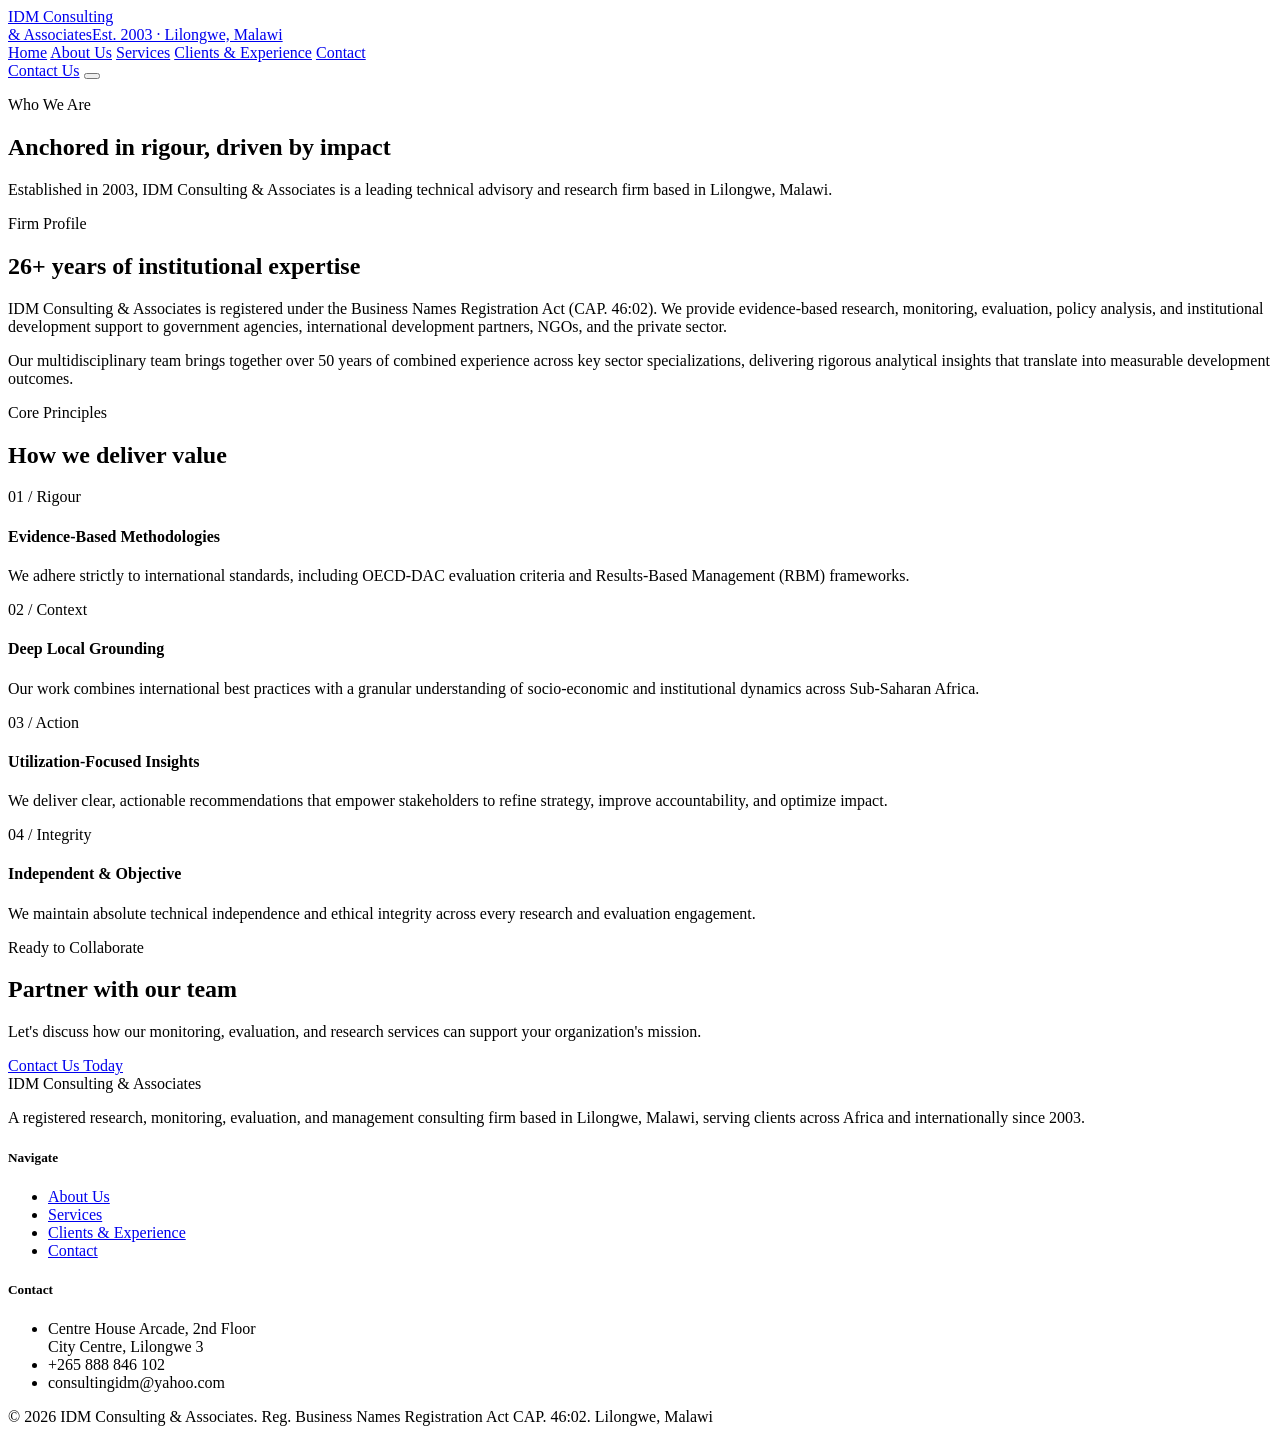
==== about.html @ e4e11855 "Rename About.html to about.html" ====
<!DOCTYPE html>
<html lang="en">
<head>
<meta charset="UTF-8">
<meta name="viewport" content="width=device-width, initial-scale=1.0">
<title>About Us — IDM Consulting & Associates</title>
<meta name="description" content="Learn about IDM Consulting & Associates — delivering high-quality research, monitoring, evaluation, and management consulting across Africa since 2003.">
<link rel="preconnect" href="https://fonts.googleapis.com">
<link href="https://fonts.googleapis.com/css2?family=Fraunces:ital,wght@0,500;0,600;0,700;0,900;1,500&family=IBM+Plex+Sans:wght@400;500;600&family=IBM+Plex+Mono:wght@400;500&display=swap" rel="stylesheet">
<link rel="stylesheet" href="styles.css">
</head>
<body>

<header class="site-header">
  <div class="wrap">
    <a href="index.html" class="logo">IDM Consulting<br>& Associates<span>Est. 2003 · Lilongwe, Malawi</span></a>
    <nav class="main-nav">
      <a href="index.html">Home</a>
      <a href="about.html" class="active">About Us</a>
      <a href="services.html">Services</a>
      <a href="clients.html">Clients & Experience</a>
      <a href="contact.html">Contact</a>
    </nav>
    <div class="header-cta">
      <a href="contact.html" class="btn btn-ghost">Contact Us</a>
      <button class="nav-toggle" aria-label="Toggle menu"><span></span><span></span><span></span></button>
    </div>
  </div>
</header>

<section class="page-banner">
  <div class="wrap">
    <p class="eyebrow">Who We Are</p>
    <h1>Anchored in rigour, driven by impact</h1>
    <p>Established in 2003, IDM Consulting &amp; Associates is a leading technical advisory and research firm based in Lilongwe, Malawi.</p>
  </div>
  <div class="ruler-row"><div class="ruler on-dark"></div></div>
</section>

<section>
  <div class="wrap two-col">
    <div>
      <p class="eyebrow">Firm Profile</p>
      <h2>26+ years of institutional expertise</h2>
    </div>
    <div>
      <p class="lead-text">IDM Consulting &amp; Associates is registered under the Business Names Registration Act (CAP. 46:02). We provide evidence-based research, monitoring, evaluation, policy analysis, and institutional development support to government agencies, international development partners, NGOs, and the private sector.</p>
      <p class="lead-text">Our multidisciplinary team brings together over 50 years of combined experience across key sector specializations, delivering rigorous analytical insights that translate into measurable development outcomes.</p>
    </div>
  </div>
</section>

<div class="ruler-row wrap"><div class="ruler"></div></div>

<section class="section-alt">
  <div class="wrap">
    <div class="section-head">
      <p class="eyebrow">Core Principles</p>
      <h2>How we deliver value</h2>
    </div>
    <div class="card-grid">
      <div class="value-card">
        <span class="mark">01 / Rigour</span>
        <h4>Evidence-Based Methodologies</h4>
        <p>We adhere strictly to international standards, including OECD-DAC evaluation criteria and Results-Based Management (RBM) frameworks.</p>
      </div>
      <div class="value-card">
        <span class="mark">02 / Context</span>
        <h4>Deep Local Grounding</h4>
        <p>Our work combines international best practices with a granular understanding of socio-economic and institutional dynamics across Sub-Saharan Africa.</p>
      </div>
      <div class="value-card">
        <span class="mark">03 / Action</span>
        <h4>Utilization-Focused Insights</h4>
        <p>We deliver clear, actionable recommendations that empower stakeholders to refine strategy, improve accountability, and optimize impact.</p>
      </div>
      <div class="value-card">
        <span class="mark">04 / Integrity</span>
        <h4>Independent &amp; Objective</h4>
        <p>We maintain absolute technical independence and ethical integrity across every research and evaluation engagement.</p>
      </div>
    </div>
  </div>
</section>

<section class="section-ink">
  <div class="wrap">
    <div class="section-head">
      <p class="eyebrow">Ready to Collaborate</p>
      <h2>Partner with our team</h2>
      <p>Let's discuss how our monitoring, evaluation, and research services can support your organization's mission.</p>
    </div>
    <a href="contact.html" class="btn btn-gold">Contact Us Today</a>
  </div>
</section>

<footer class="site-footer">
  <div class="wrap">
    <div class="footer-grid">
      <div class="footer-brand">
        <span class="logo">IDM Consulting &amp; Associates</span>
        <p>A registered research, monitoring, evaluation, and management consulting firm based in Lilongwe, Malawi, serving clients across Africa and internationally since 2003.</p>
      </div>
      <div class="footer-col">
        <h5>Navigate</h5>
        <ul>
          <li><a href="about.html">About Us</a></li>
          <li><a href="services.html">Services</a></li>
          <li><a href="clients.html">Clients &amp; Experience</a></li>
          <li><a href="contact.html">Contact</a></li>
        </ul>
      </div>
      <div class="footer-col">
        <h5>Contact</h5>
        <ul>
          <li>Centre House Arcade, 2nd Floor<br>City Centre, Lilongwe 3</li>
          <li>+265 888 846 102</li>
          <li>consultingidm@yahoo.com</li>
        </ul>
      </div>
    </div>
    <div class="footer-bottom">
      <span>© 2026 IDM Consulting &amp; Associates. Reg. Business Names Registration Act CAP. 46:02.</span>
      <span>Lilongwe, Malawi</span>
    </div>
  </div>
</footer>

<script>
  document.addEventListener('DOMContentLoaded', () => {
    const header = document.querySelector('.site-header');
    const toggle = document.querySelector('.nav-toggle');
    if (toggle && header) {
      toggle.addEventListener('click', () => header.classList.toggle('open'));
      document.querySelectorAll('.main-nav a').forEach(link => {
        link.addEventListener('click', () => header.classList.remove('open'));
      });
    }
  });
</script>
</body>
</html>
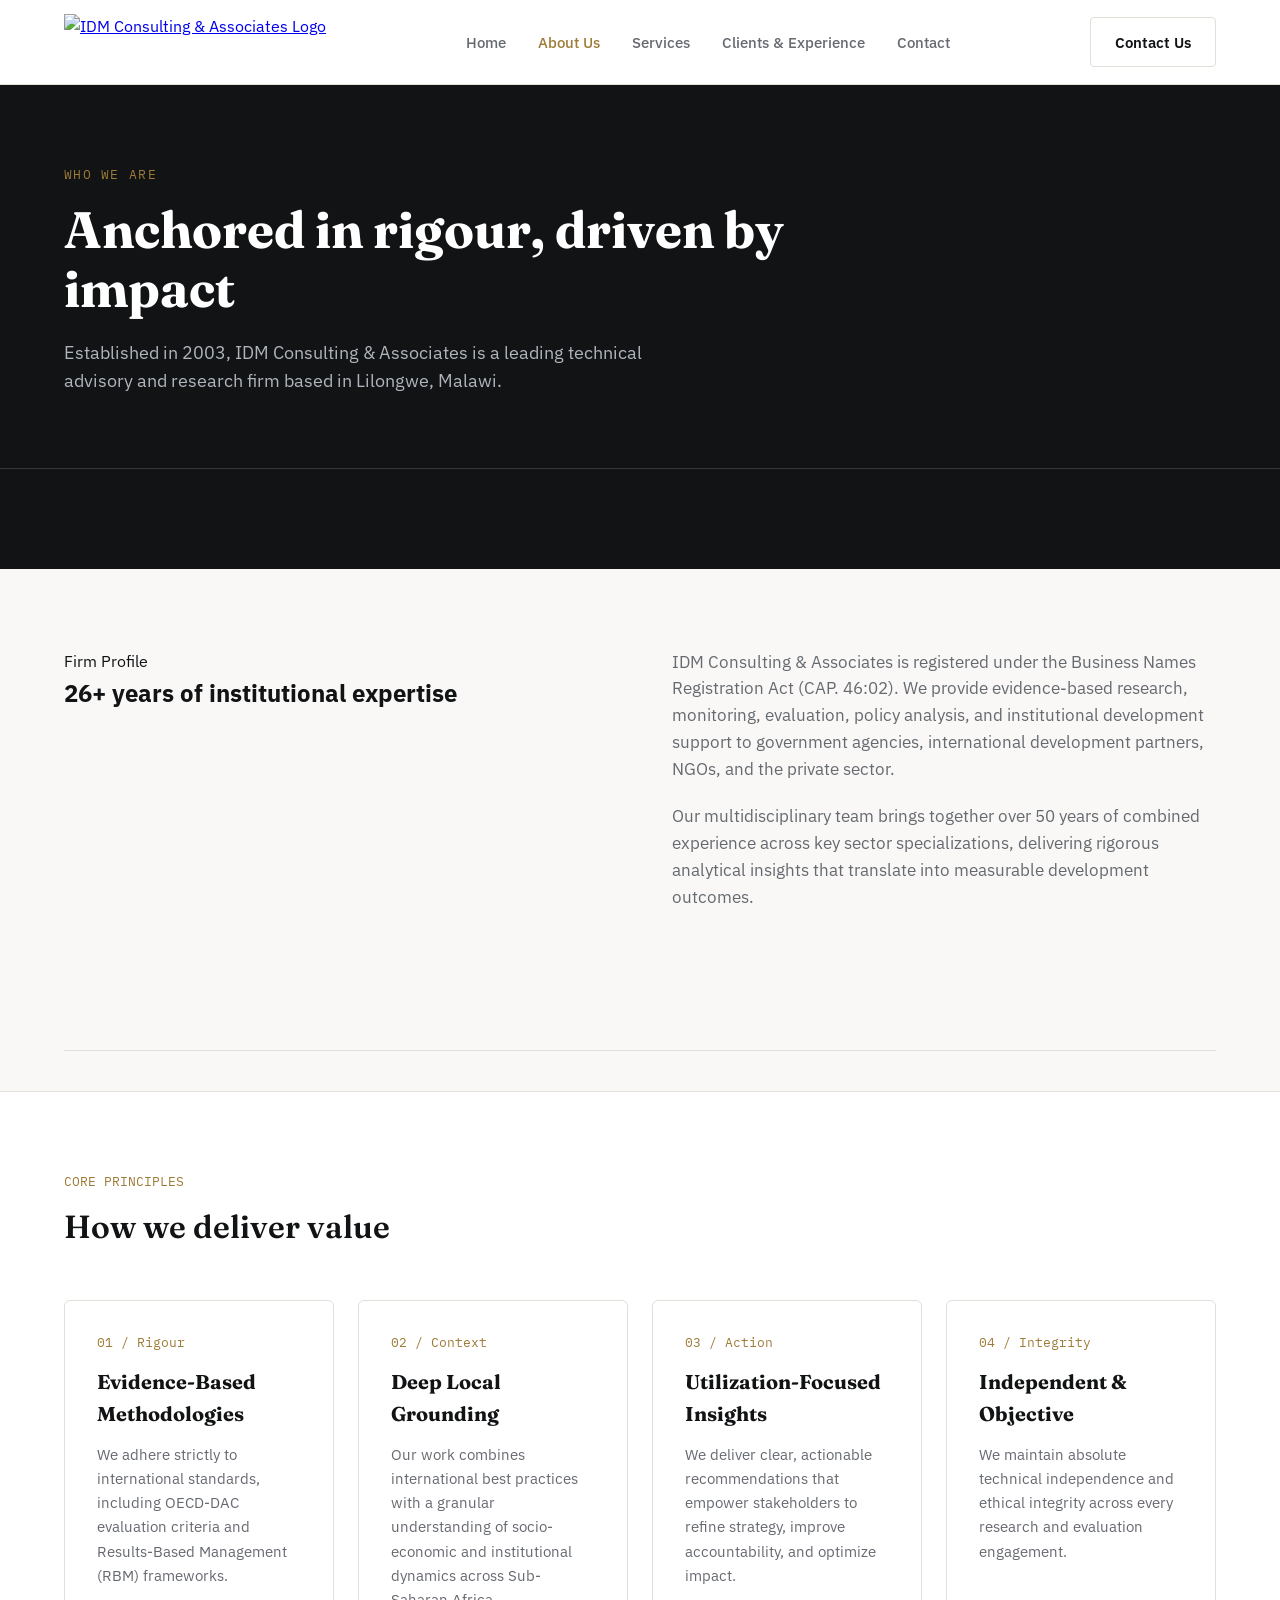
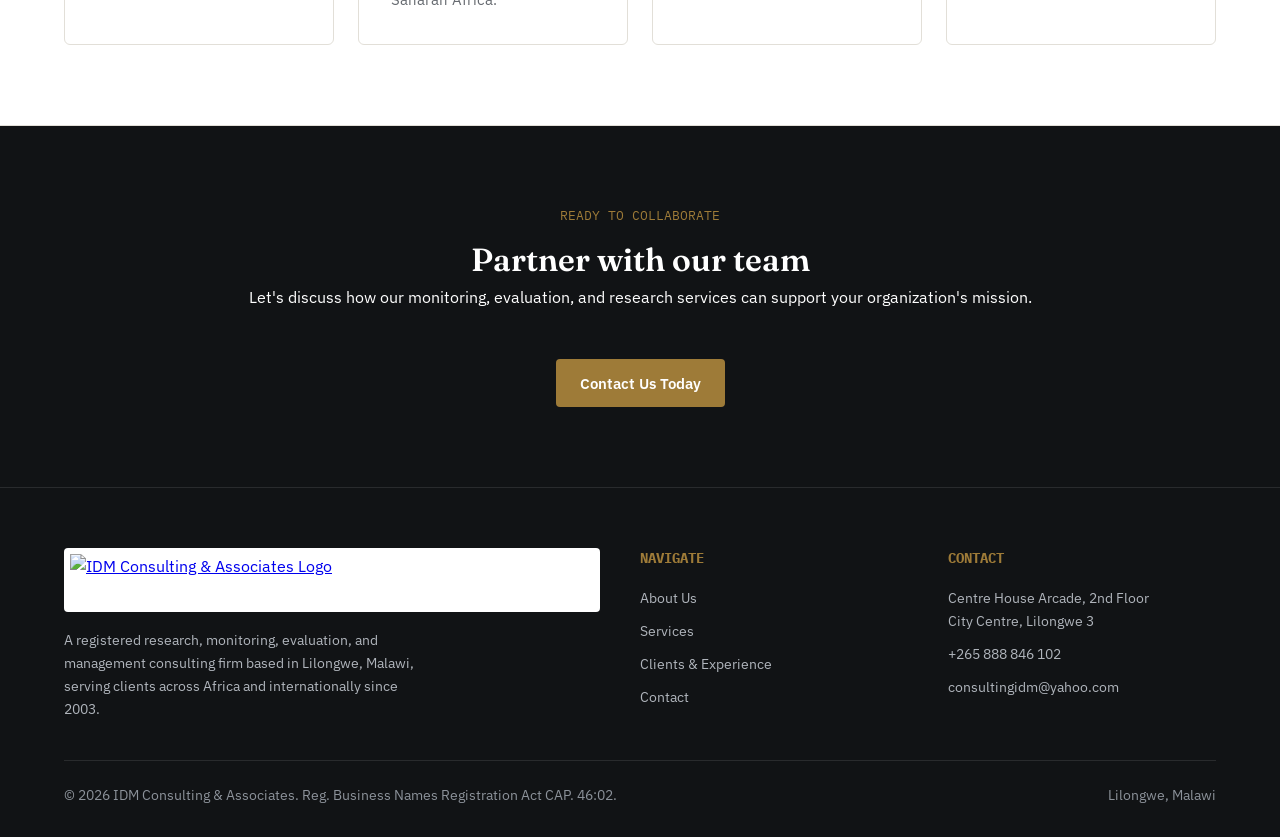
==== commit 56493ef9: "Create about.html" ====
--- a/about.html
+++ b/about.html
@@ -8,12 +8,37 @@
 <link rel="preconnect" href="https://fonts.googleapis.com">
 <link href="https://fonts.googleapis.com/css2?family=Fraunces:ital,wght@0,500;0,600;0,700;0,900;1,500&family=IBM+Plex+Sans:wght@400;500;600&family=IBM+Plex+Mono:wght@400;500&display=swap" rel="stylesheet">
 <link rel="stylesheet" href="styles.css">
+<style>
+  /* Embedded Logo Styles */
+  .site-logo {
+    height: 56px;
+    width: auto;
+    display: block;
+    object-fit: contain;
+  }
+  .footer-logo {
+    height: 64px;
+    width: auto;
+    display: block;
+    margin-bottom: 16px;
+    background: #ffffff;
+    padding: 6px;
+    border-radius: 4px;
+  }
+  @media (max-width: 600px) {
+    .site-logo {
+      height: 44px;
+    }
+  }
+</style>
 </head>
 <body>
 
 <header class="site-header">
   <div class="wrap">
-    <a href="index.html" class="logo">IDM Consulting<br>& Associates<span>Est. 2003 · Lilongwe, Malawi</span></a>
+    <a href="index.html" class="logo-link">
+      <img src="logo.png" alt="IDM Consulting & Associates Logo" class="site-logo">
+    </a>
     <nav class="main-nav">
       <a href="index.html">Home</a>
       <a href="about.html" class="active">About Us</a>
@@ -98,7 +123,9 @@
   <div class="wrap">
     <div class="footer-grid">
       <div class="footer-brand">
-        <span class="logo">IDM Consulting &amp; Associates</span>
+        <a href="index.html">
+          <img src="logo.png" alt="IDM Consulting & Associates Logo" class="footer-logo">
+        </a>
         <p>A registered research, monitoring, evaluation, and management consulting firm based in Lilongwe, Malawi, serving clients across Africa and internationally since 2003.</p>
       </div>
       <div class="footer-col">
--- a/styles.css
+++ b/styles.css
@@ -0,0 +1,473 @@
+/* --- Base Theme & Variables --- */
+:root {
+  --ink: #111315;
+  --paper: #F9F8F6;
+  --paper-line: #E2DFD8;
+  --gold: #9E7B38;
+  --gold-dark: #7D5F2A;
+  --surface: #FFFFFF;
+  --muted: #666A70;
+  --font-serif: 'Fraunces', Georgia, serif;
+  --font-sans: 'IBM Plex Sans', -apple-system, sans-serif;
+  --font-mono: 'IBM Plex Mono', monospace;
+}
+
+* { box-sizing: border-box; margin: 0; padding: 0; }
+body {
+  font-family: var(--font-sans);
+  background-color: var(--paper);
+  color: var(--ink);
+  line-height: 1.6;
+  -webkit-font-smoothing: antialiased;
+}
+
+.wrap {
+  width: 100%;
+  max-width: 1200px;
+  margin: 0 auto;
+  padding: 0 24px;
+}
+
+/* --- Header & Navigation --- */
+.site-header {
+  background: var(--surface);
+  border-bottom: 1px solid var(--paper-line);
+  position: sticky;
+  top: 0;
+  z-index: 100;
+}
+
+.site-header .wrap {
+  display: flex;
+  align-items: center;
+  justify-content: space-between;
+  height: 84px;
+}
+
+.logo {
+  font-family: var(--font-serif);
+  font-weight: 700;
+  font-size: 1.15rem;
+  line-height: 1.2;
+  color: var(--ink);
+  text-decoration: none;
+}
+
+.logo span {
+  display: block;
+  font-family: var(--font-sans);
+  font-weight: 400;
+  font-size: 0.75rem;
+  color: var(--muted);
+  margin-top: 2px;
+}
+
+.main-nav {
+  display: flex;
+  gap: 32px;
+}
+
+.main-nav a {
+  text-decoration: none;
+  font-size: 0.95rem;
+  font-weight: 500;
+  color: var(--muted);
+  transition: color 0.2s ease;
+}
+
+.main-nav a:hover,
+.main-nav a.active {
+  color: var(--gold);
+}
+
+.header-cta {
+  display: flex;
+  align-items: center;
+  gap: 16px;
+}
+
+/* --- Buttons --- */
+.btn {
+  display: inline-flex;
+  align-items: center;
+  justify-content: center;
+  padding: 12px 24px;
+  font-size: 0.95rem;
+  font-weight: 600;
+  text-decoration: none;
+  border-radius: 4px;
+  cursor: pointer;
+  border: none;
+  transition: background 0.2s ease, transform 0.1s ease;
+}
+
+.btn-gold {
+  background-color: var(--gold);
+  color: #FFFFFF;
+}
+
+.btn-gold:hover {
+  background-color: var(--gold-dark);
+}
+
+.btn-ghost {
+  background-color: transparent;
+  color: var(--ink);
+  border: 1px solid var(--paper-line);
+}
+
+.btn-ghost:hover {
+  border-color: var(--ink);
+}
+
+/* --- Mobile Menu Toggle --- */
+.nav-toggle {
+  display: none;
+  background: none;
+  border: none;
+  flex-direction: column;
+  justify-content: space-between;
+  width: 28px;
+  height: 20px;
+  cursor: pointer;
+}
+
+.nav-toggle span {
+  display: block;
+  height: 2px;
+  width: 100%;
+  background-color: var(--ink);
+  transition: all 0.3s ease;
+}
+
+@media (max-width: 900px) {
+  .main-nav, .header-cta .btn-ghost { display: none; }
+  .nav-toggle { display: flex; }
+
+  .site-header.open .main-nav {
+    display: flex;
+    position: absolute;
+    top: 84px;
+    left: 0;
+    right: 0;
+    background: var(--surface);
+    flex-direction: column;
+    align-items: flex-start;
+    padding: 24px 32px;
+    gap: 16px;
+    border-bottom: 1px solid var(--paper-line);
+    box-shadow: 0 10px 20px rgba(0,0,0,0.05);
+  }
+}
+
+/* --- Hero & Banners --- */
+.hero, .page-banner {
+  background-color: var(--ink);
+  color: #FFFFFF;
+  padding: 80px 0 60px;
+}
+
+.hero .eyebrow, .page-banner .eyebrow {
+  font-family: var(--font-mono);
+  font-size: 0.8rem;
+  text-transform: uppercase;
+  letter-spacing: 0.1em;
+  color: var(--gold);
+  margin-bottom: 16px;
+}
+
+.hero h1, .page-banner h1 {
+  font-family: var(--font-serif);
+  font-size: clamp(2rem, 4vw, 3.2rem);
+  font-weight: 700;
+  line-height: 1.15;
+  max-width: 800px;
+  margin-bottom: 20px;
+}
+
+.hero .lede, .page-banner p {
+  color: #B0B5BC;
+  font-size: 1.1rem;
+  max-width: 650px;
+  margin-bottom: 32px;
+}
+
+.hero-actions {
+  display: flex;
+  gap: 16px;
+  flex-wrap: wrap;
+}
+
+.ruler-row {
+  width: 100%;
+  overflow: hidden;
+}
+
+.ruler {
+  height: 1px;
+  background-color: var(--paper-line);
+  margin: 40px 0;
+}
+
+.ruler.on-dark {
+  background-color: rgba(255,255,255,0.15);
+}
+
+/* --- Sections & Layout Grids --- */
+section {
+  padding: 80px 0;
+}
+
+.section-alt {
+  background-color: var(--surface);
+  border-top: 1px solid var(--paper-line);
+  border-bottom: 1px solid var(--paper-line);
+}
+
+.section-ink {
+  background-color: var(--ink);
+  color: #FFFFFF;
+  text-align: center;
+}
+
+.section-ink h2, .section-ink p {
+  color: #FFFFFF;
+}
+
+.section-ink .eyebrow {
+  color: var(--gold);
+}
+
+.section-head {
+  margin-bottom: 48px;
+}
+
+.section-head .eyebrow {
+  font-family: var(--font-mono);
+  font-size: 0.8rem;
+  text-transform: uppercase;
+  color: var(--gold);
+  margin-bottom: 8px;
+}
+
+.section-head h2 {
+  font-family: var(--font-serif);
+  font-size: 2rem;
+  font-weight: 600;
+}
+
+.two-col {
+  display: grid;
+  grid-template-columns: 1fr 1fr;
+  gap: 64px;
+  align-items: start;
+}
+
+@media (max-width: 768px) {
+  .two-col { grid-template-columns: 1fr; gap: 32px; }
+}
+
+.lead-text {
+  font-size: 1.05rem;
+  color: var(--muted);
+  margin-bottom: 20px;
+}
+
+/* --- Stats & Grids --- */
+.stats {
+  background-color: var(--surface);
+  border-bottom: 1px solid var(--paper-line);
+  padding: 40px 0;
+}
+
+.stats-grid {
+  display: grid;
+  grid-template-columns: repeat(4, 1fr);
+  gap: 32px;
+}
+
+@media (max-width: 900px) {
+  .stats-grid { grid-template-columns: repeat(2, 1fr); }
+}
+
+.stat .num {
+  font-family: var(--font-serif);
+  font-size: 2.2rem;
+  font-weight: 700;
+  color: var(--gold);
+  margin-bottom: 4px;
+}
+
+.stat .label {
+  font-size: 0.85rem;
+  color: var(--muted);
+}
+
+.card-grid, .framework-grid {
+  display: grid;
+  grid-template-columns: repeat(auto-fit, minmax(260px, 1fr));
+  gap: 24px;
+}
+
+.value-card, .framework-card {
+  background-color: var(--surface);
+  border: 1px solid var(--paper-line);
+  padding: 32px;
+  border-radius: 6px;
+}
+
+.value-card .mark {
+  font-family: var(--font-mono);
+  font-size: 0.8rem;
+  color: var(--gold);
+  display: block;
+  margin-bottom: 12px;
+}
+
+.value-card h4, .framework-card h4 {
+  font-family: var(--font-serif);
+  font-size: 1.25rem;
+  margin-bottom: 12px;
+}
+
+.value-card p {
+  color: var(--muted);
+  font-size: 0.95rem;
+}
+
+.framework-card .tag {
+  font-family: var(--font-mono);
+  font-size: 0.75rem;
+  background: var(--paper);
+  padding: 4px 8px;
+  border-radius: 4px;
+  color: var(--muted);
+  display: inline-block;
+  margin-bottom: 12px;
+}
+
+/* --- Partner Groups --- */
+.partner-groups {
+  display: grid;
+  grid-template-columns: repeat(auto-fit, minmax(280px, 1fr));
+  gap: 32px;
+  margin-top: 32px;
+}
+
+.partner-group h4 {
+  font-size: 1.1rem;
+  margin-bottom: 16px;
+  color: var(--gold);
+}
+
+.partner-group ul {
+  list-style: none;
+}
+
+.partner-group li {
+  padding: 8px 0;
+  border-bottom: 1px solid var(--paper-line);
+  color: var(--muted);
+}
+
+/* --- Forms --- */
+.form-group {
+  margin-bottom: 20px;
+}
+
+.form-group label {
+  display: block;
+  font-size: 0.9rem;
+  font-weight: 500;
+  margin-bottom: 8px;
+}
+
+.form-group input,
+.form-group select,
+.form-group textarea {
+  width: 100%;
+  padding: 12px 16px;
+  border: 1px solid var(--paper-line);
+  background-color: var(--surface);
+  border-radius: 4px;
+  font-family: var(--font-sans);
+  font-size: 1rem;
+  color: var(--ink);
+}
+
+.form-group input:focus,
+.form-group select:focus,
+.form-group textarea:focus {
+  outline: none;
+  border-color: var(--gold);
+}
+
+/* --- Footer --- */
+.site-footer {
+  background-color: var(--ink);
+  color: #FFFFFF;
+  padding: 60px 0 30px;
+  border-top: 1px solid rgba(255,255,255,0.1);
+}
+
+.footer-grid {
+  display: grid;
+  grid-template-columns: 2fr 1fr 1fr;
+  gap: 40px;
+  margin-bottom: 40px;
+}
+
+@media (max-width: 768px) {
+  .footer-grid { grid-template-columns: 1fr; gap: 32px; }
+}
+
+.footer-brand .logo {
+  color: #FFFFFF;
+  margin-bottom: 16px;
+}
+
+.footer-brand p {
+  color: #B0B5BC;
+  font-size: 0.9rem;
+  max-width: 350px;
+}
+
+.footer-col h5 {
+  font-family: var(--font-mono);
+  font-size: 0.85rem;
+  text-transform: uppercase;
+  color: var(--gold);
+  margin-bottom: 16px;
+}
+
+.footer-col ul {
+  list-style: none;
+}
+
+.footer-col li {
+  margin-bottom: 10px;
+  color: #B0B5BC;
+  font-size: 0.9rem;
+}
+
+.footer-col a {
+  color: #B0B5BC;
+  text-decoration: none;
+}
+
+.footer-col a:hover {
+  color: #FFFFFF;
+}
+
+.footer-bottom {
+  display: flex;
+  justify-content: space-between;
+  padding-top: 24px;
+  border-top: 1px solid rgba(255,255,255,0.1);
+  font-size: 0.85rem;
+  color: #8C929A;
+}
+
+@media (max-width: 600px) {
+  .footer-bottom { flex-direction: column; gap: 10px; }
+}
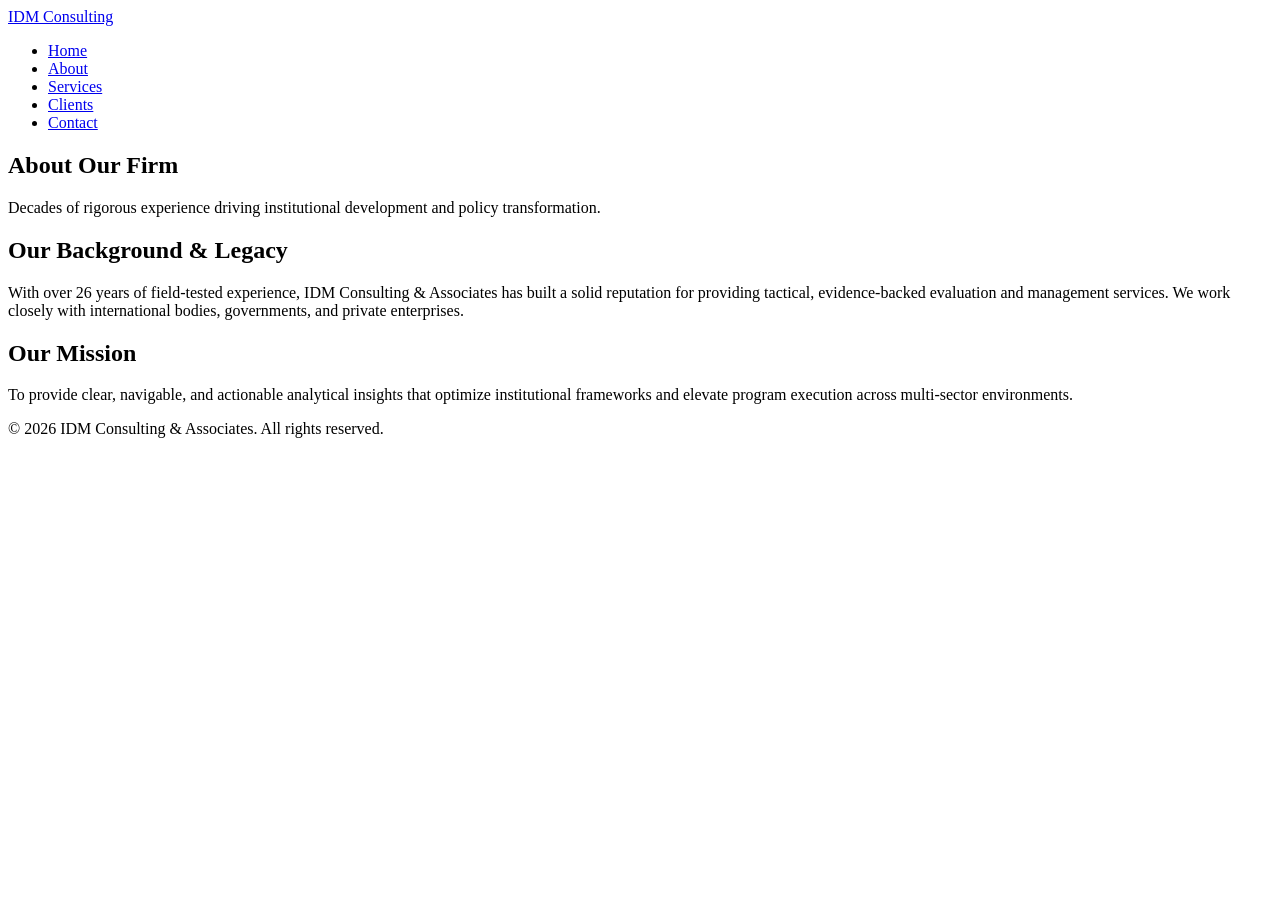
==== commit 9845455c: "Refactor about.html structure and styles" ====
--- a/about.html
+++ b/about.html
@@ -1,169 +1,46 @@
 <!DOCTYPE html>
 <html lang="en">
 <head>
-<meta charset="UTF-8">
-<meta name="viewport" content="width=device-width, initial-scale=1.0">
-<title>About Us — IDM Consulting & Associates</title>
-<meta name="description" content="Learn about IDM Consulting & Associates — delivering high-quality research, monitoring, evaluation, and management consulting across Africa since 2003.">
-<link rel="preconnect" href="https://fonts.googleapis.com">
-<link href="https://fonts.googleapis.com/css2?family=Fraunces:ital,wght@0,500;0,600;0,700;0,900;1,500&family=IBM+Plex+Sans:wght@400;500;600&family=IBM+Plex+Mono:wght@400;500&display=swap" rel="stylesheet">
-<link rel="stylesheet" href="styles.css">
-<style>
-  /* Embedded Logo Styles */
-  .site-logo {
-    height: 56px;
-    width: auto;
-    display: block;
-    object-fit: contain;
-  }
-  .footer-logo {
-    height: 64px;
-    width: auto;
-    display: block;
-    margin-bottom: 16px;
-    background: #ffffff;
-    padding: 6px;
-    border-radius: 4px;
-  }
-  @media (max-width: 600px) {
-    .site-logo {
-      height: 44px;
-    }
-  }
-</style>
+    <meta charset="UTF-8">
+    <meta name="viewport" content="width=device-width, initial-scale=1.0">
+    <title>About Us - IDM Consulting</title>
+    <link rel="stylesheet" href="styles.css">
 </head>
 <body>
 
-<header class="site-header">
-  <div class="wrap">
-    <a href="index.html" class="logo-link">
-      <img src="logo.png" alt="IDM Consulting & Associates Logo" class="site-logo">
-    </a>
-    <nav class="main-nav">
-      <a href="index.html">Home</a>
-      <a href="about.html" class="active">About Us</a>
-      <a href="services.html">Services</a>
-      <a href="clients.html">Clients & Experience</a>
-      <a href="contact.html">Contact</a>
-    </nav>
-    <div class="header-cta">
-      <a href="contact.html" class="btn btn-ghost">Contact Us</a>
-      <button class="nav-toggle" aria-label="Toggle menu"><span></span><span></span><span></span></button>
+    <header>
+        <div class="nav-container">
+            <a href="index.html" class="logo">IDM Consulting</a>
+            <ul class="nav-links">
+                <li><a href="index.html">Home</a></li>
+                <li><a href="about.html" class="active">About</a></li>
+                <li><a href="services.html">Services</a></li>
+                <li><a href="clients.html">Clients</a></li>
+                <li><a href="contact.html">Contact</a></li>
+            </ul>
+        </div>
+    </header>
+
+    <section class="hero">
+        <h1>About Our Firm</h1>
+        <p>Decades of rigorous experience driving institutional development and policy transformation.</p>
+    </section>
+
+    <div class="container">
+        <div class="card reveal">
+            <h2>Our Background & Legacy</h2>
+            <p>With over 26 years of field-tested experience, IDM Consulting & Associates has built a solid reputation for providing tactical, evidence-backed evaluation and management services. We work closely with international bodies, governments, and private enterprises.</p>
+        </div>
+        <div class="card reveal">
+            <h2>Our Mission</h2>
+            <p>To provide clear, navigable, and actionable analytical insights that optimize institutional frameworks and elevate program execution across multi-sector environments.</p>
+        </div>
     </div>
-  </div>
-</header>
 
-<section class="page-banner">
-  <div class="wrap">
-    <p class="eyebrow">Who We Are</p>
-    <h1>Anchored in rigour, driven by impact</h1>
-    <p>Established in 2003, IDM Consulting &amp; Associates is a leading technical advisory and research firm based in Lilongwe, Malawi.</p>
-  </div>
-  <div class="ruler-row"><div class="ruler on-dark"></div></div>
-</section>
+    <footer>
+        <p>&copy; 2026 IDM Consulting & Associates. All rights reserved.</p>
+    </footer>
 
-<section>
-  <div class="wrap two-col">
-    <div>
-      <p class="eyebrow">Firm Profile</p>
-      <h2>26+ years of institutional expertise</h2>
-    </div>
-    <div>
-      <p class="lead-text">IDM Consulting &amp; Associates is registered under the Business Names Registration Act (CAP. 46:02). We provide evidence-based research, monitoring, evaluation, policy analysis, and institutional development support to government agencies, international development partners, NGOs, and the private sector.</p>
-      <p class="lead-text">Our multidisciplinary team brings together over 50 years of combined experience across key sector specializations, delivering rigorous analytical insights that translate into measurable development outcomes.</p>
-    </div>
-  </div>
-</section>
-
-<div class="ruler-row wrap"><div class="ruler"></div></div>
-
-<section class="section-alt">
-  <div class="wrap">
-    <div class="section-head">
-      <p class="eyebrow">Core Principles</p>
-      <h2>How we deliver value</h2>
-    </div>
-    <div class="card-grid">
-      <div class="value-card">
-        <span class="mark">01 / Rigour</span>
-        <h4>Evidence-Based Methodologies</h4>
-        <p>We adhere strictly to international standards, including OECD-DAC evaluation criteria and Results-Based Management (RBM) frameworks.</p>
-      </div>
-      <div class="value-card">
-        <span class="mark">02 / Context</span>
-        <h4>Deep Local Grounding</h4>
-        <p>Our work combines international best practices with a granular understanding of socio-economic and institutional dynamics across Sub-Saharan Africa.</p>
-      </div>
-      <div class="value-card">
-        <span class="mark">03 / Action</span>
-        <h4>Utilization-Focused Insights</h4>
-        <p>We deliver clear, actionable recommendations that empower stakeholders to refine strategy, improve accountability, and optimize impact.</p>
-      </div>
-      <div class="value-card">
-        <span class="mark">04 / Integrity</span>
-        <h4>Independent &amp; Objective</h4>
-        <p>We maintain absolute technical independence and ethical integrity across every research and evaluation engagement.</p>
-      </div>
-    </div>
-  </div>
-</section>
-
-<section class="section-ink">
-  <div class="wrap">
-    <div class="section-head">
-      <p class="eyebrow">Ready to Collaborate</p>
-      <h2>Partner with our team</h2>
-      <p>Let's discuss how our monitoring, evaluation, and research services can support your organization's mission.</p>
-    </div>
-    <a href="contact.html" class="btn btn-gold">Contact Us Today</a>
-  </div>
-</section>
-
-<footer class="site-footer">
-  <div class="wrap">
-    <div class="footer-grid">
-      <div class="footer-brand">
-        <a href="index.html">
-          <img src="logo.png" alt="IDM Consulting & Associates Logo" class="footer-logo">
-        </a>
-        <p>A registered research, monitoring, evaluation, and management consulting firm based in Lilongwe, Malawi, serving clients across Africa and internationally since 2003.</p>
-      </div>
-      <div class="footer-col">
-        <h5>Navigate</h5>
-        <ul>
-          <li><a href="about.html">About Us</a></li>
-          <li><a href="services.html">Services</a></li>
-          <li><a href="clients.html">Clients &amp; Experience</a></li>
-          <li><a href="contact.html">Contact</a></li>
-        </ul>
-      </div>
-      <div class="footer-col">
-        <h5>Contact</h5>
-        <ul>
-          <li>Centre House Arcade, 2nd Floor<br>City Centre, Lilongwe 3</li>
-          <li>+265 888 846 102</li>
-          <li>consultingidm@yahoo.com</li>
-        </ul>
-      </div>
-    </div>
-    <div class="footer-bottom">
-      <span>© 2026 IDM Consulting &amp; Associates. Reg. Business Names Registration Act CAP. 46:02.</span>
-      <span>Lilongwe, Malawi</span>
-    </div>
-  </div>
-</footer>
-
-<script>
-  document.addEventListener('DOMContentLoaded', () => {
-    const header = document.querySelector('.site-header');
-    const toggle = document.querySelector('.nav-toggle');
-    if (toggle && header) {
-      toggle.addEventListener('click', () => header.classList.toggle('open'));
-      document.querySelectorAll('.main-nav a').forEach(link => {
-        link.addEventListener('click', () => header.classList.remove('open'));
-      });
-    }
-  });
-</script>
+    <script src="script.js"></script>
 </body>
 </html>
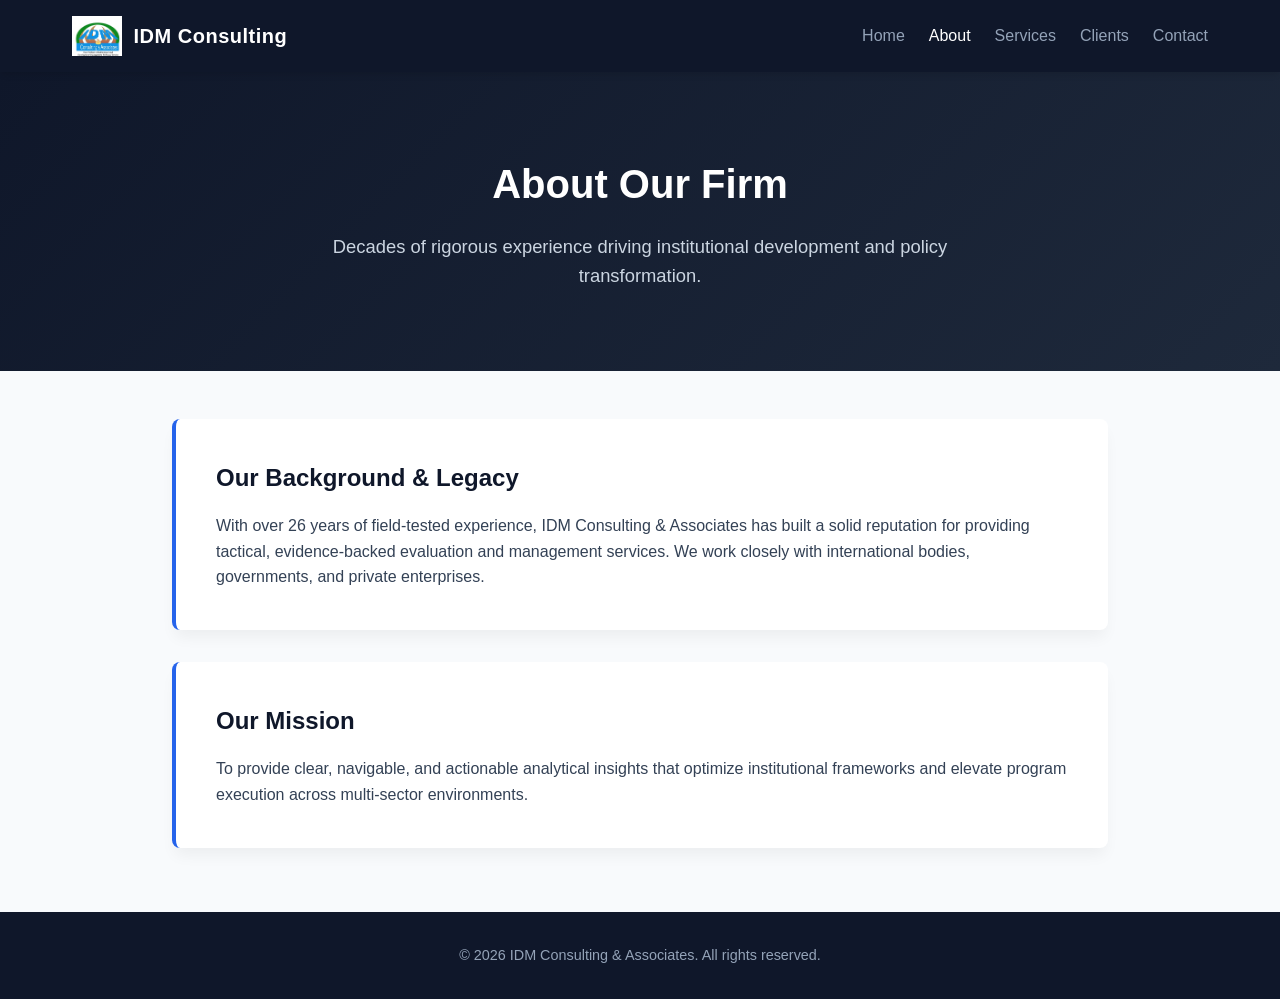
==== commit cdf81e4b: "Update about.html" ====
--- a/about.html
+++ b/about.html
@@ -10,7 +10,10 @@
 
     <header>
         <div class="nav-container">
-            <a href="index.html" class="logo">IDM Consulting</a>
+            <a href="index.html" class="logo-container">
+                <img src="logo.png" alt="IDM Consulting Logo" class="logo-img">
+                <span class="logo-text">IDM Consulting</span>
+            </a>
             <ul class="nav-links">
                 <li><a href="index.html">Home</a></li>
                 <li><a href="about.html" class="active">About</a></li>
--- a/styles.css
+++ b/styles.css
@@ -0,0 +1,141 @@
+:root {
+    --primary-color: #0f172a;
+    --accent-color: #2563eb;
+    --gold-color: #d97706;
+    --bg-light: #f8fafc;
+    --text-dark: #334155;
+    --white: #ffffff;
+}
+
+* {
+    margin: 0;
+    padding: 0;
+    box-sizing: border-box;
+    font-family: 'Segoe UI', Tahoma, Geneva, Verdana, sans-serif;
+}
+
+body {
+    background-color: var(--bg-light);
+    color: var(--text-dark);
+    line-height: 1.6;
+}
+
+/* Navigation & Logo */
+header {
+    background: var(--primary-color);
+    color: var(--white);
+    position: sticky;
+    top: 0;
+    z-index: 1000;
+    box-shadow: 0 4px 6px -1px rgba(0, 0, 0, 0.1);
+}
+
+.nav-container {
+    max-width: 1200px;
+    margin: 0 auto;
+    display: flex;
+    justify-content: space-between;
+    align-items: center;
+    padding: 1rem 2rem;
+}
+
+.logo-container {
+    display: flex;
+    align-items: center;
+    gap: 0.75rem;
+    text-decoration: none;
+}
+
+.logo-img {
+    height: 40px;
+    width: auto;
+    object-fit: contain;
+}
+
+.logo-text {
+    font-size: 1.25rem;
+    font-weight: bold;
+    letter-spacing: 0.5px;
+    color: var(--white);
+}
+
+.nav-links {
+    list-style: none;
+    display: flex;
+    gap: 1.5rem;
+}
+
+.nav-links a {
+    color: #94a3b8;
+    text-decoration: none;
+    font-weight: 500;
+    transition: color 0.3s ease;
+}
+
+.nav-links a:hover, .nav-links a.active {
+    color: var(--white);
+}
+
+/* Hero Section */
+.hero {
+    background: linear-gradient(135deg, var(--primary-color), #1e293b);
+    color: var(--white);
+    text-align: center;
+    padding: 5rem 2rem;
+}
+
+.hero h1 {
+    font-size: 2.5rem;
+    margin-bottom: 1rem;
+}
+
+.hero p {
+    font-size: 1.15rem;
+    color: #cbd5e1;
+    max-width: 700px;
+    margin: 0 auto;
+}
+
+/* Main Content Layout */
+.container {
+    max-width: 1000px;
+    margin: 3rem auto;
+    padding: 0 2rem;
+}
+
+.card {
+    background: var(--white);
+    padding: 2.5rem;
+    border-radius: 8px;
+    box-shadow: 0 10px 15px -3px rgba(0, 0, 0, 0.05);
+    margin-bottom: 2rem;
+    border-left: 4px solid var(--accent-color);
+}
+
+.card h2 {
+    color: var(--primary-color);
+    margin-bottom: 1rem;
+}
+
+/* Scroll Animation Classes */
+.reveal {
+    opacity: 0;
+    transform: translateY(30px);
+    transition: all 0.8s ease-out;
+}
+
+.reveal.active {
+    opacity: 1;
+    transform: translateY(0);
+}
+
+/* Footer */
+footer {
+    text-align: center;
+    padding: 2rem;
+    background: var(--primary-color);
+    color: #94a3b8;
+    margin-top: 4rem;
+    font-size: 0.9rem;
+
+}
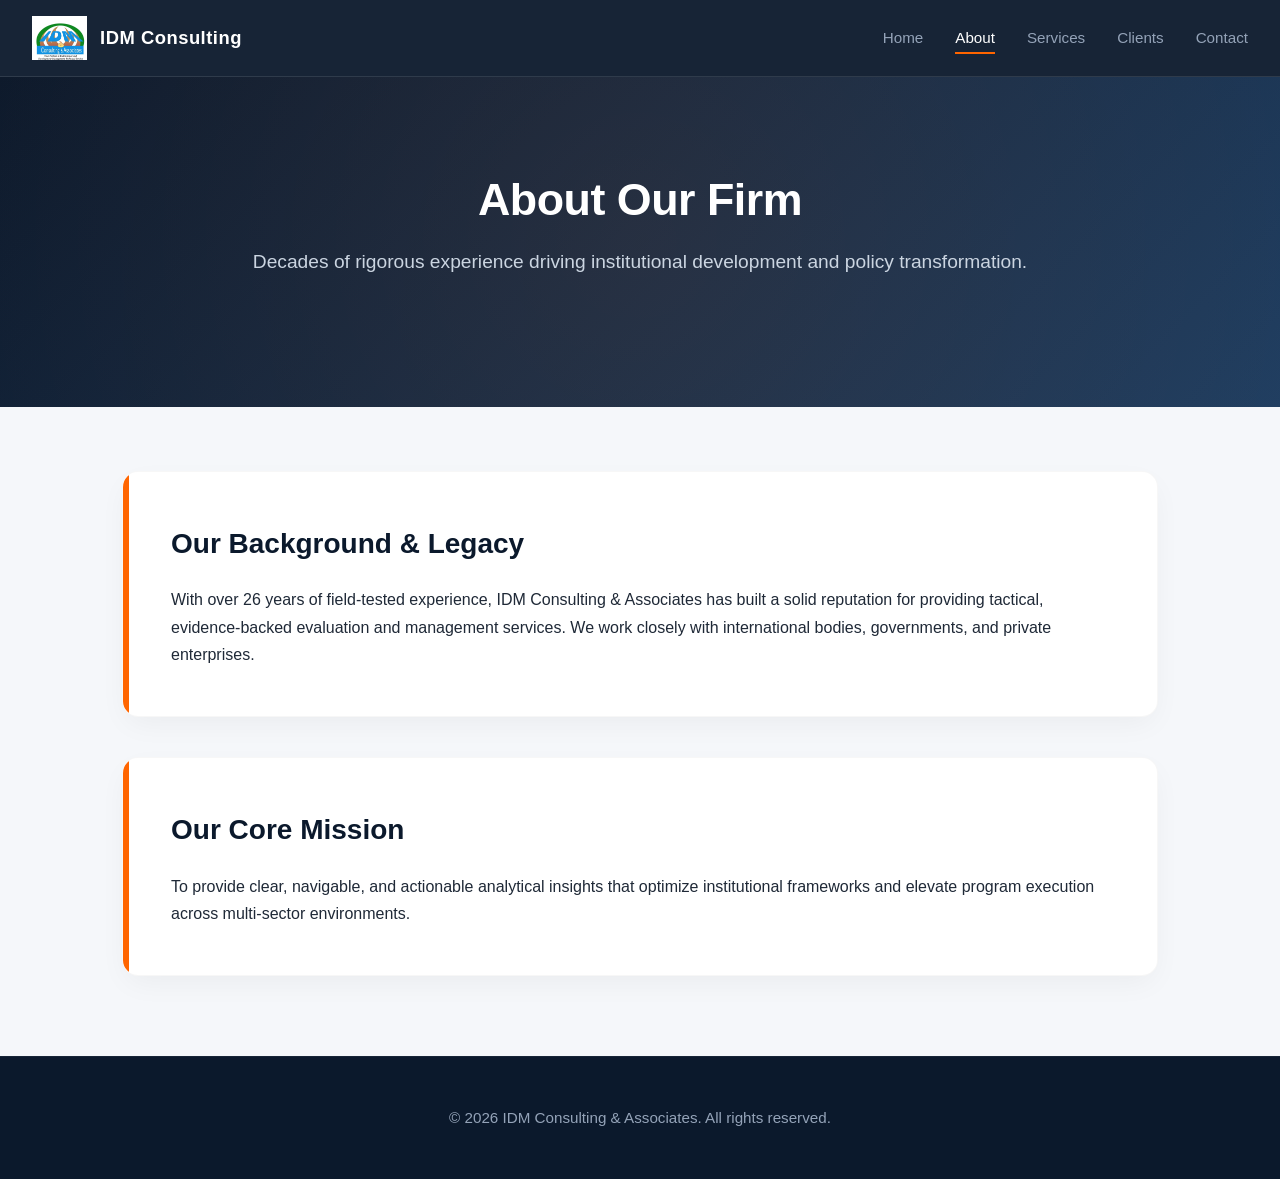
==== commit e3adb0cb: "Update about.html" ====
--- a/about.html
+++ b/about.html
@@ -25,8 +25,10 @@
     </header>
 
     <section class="hero">
-        <h1>About Our Firm</h1>
-        <p>Decades of rigorous experience driving institutional development and policy transformation.</p>
+        <div class="hero-content">
+            <h1>About Our Firm</h1>
+            <p>Decades of rigorous experience driving institutional development and policy transformation.</p>
+        </div>
     </section>
 
     <div class="container">
@@ -35,7 +37,7 @@
             <p>With over 26 years of field-tested experience, IDM Consulting & Associates has built a solid reputation for providing tactical, evidence-backed evaluation and management services. We work closely with international bodies, governments, and private enterprises.</p>
         </div>
         <div class="card reveal">
-            <h2>Our Mission</h2>
+            <h2>Our Core Mission</h2>
             <p>To provide clear, navigable, and actionable analytical insights that optimize institutional frameworks and elevate program execution across multi-sector environments.</p>
         </div>
     </div>
--- a/styles.css
+++ b/styles.css
@@ -1,37 +1,40 @@
 :root {
-    --primary-color: #0f172a;
-    --accent-color: #2563eb;
-    --gold-color: #d97706;
-    --bg-light: #f8fafc;
-    --text-dark: #334155;
-    --white: #ffffff;
+    --primary-deep: #0B192C;
+    --primary-blue: #1E3E62;
+    --accent-gold: #FF6500;
+    --bg-surface: #F5F7FA;
+    --text-main: #1F2937;
+    --text-muted: #6B7280;
+    --white: #FFFFFF;
+    --transition: all 0.3s cubic-bezier(0.4, 0, 0.2, 1);
 }
 
 * {
     margin: 0;
     padding: 0;
     box-sizing: border-box;
-    font-family: 'Segoe UI', Tahoma, Geneva, Verdana, sans-serif;
+    font-family: 'Inter', 'Segoe UI', Tahoma, Geneva, Verdana, sans-serif;
 }
 
 body {
-    background-color: var(--bg-light);
-    color: var(--text-dark);
-    line-height: 1.6;
-}
-
-/* Navigation & Logo */
+    background-color: var(--bg-surface);
+    color: var(--text-main);
+    line-height: 1.7;
+    overflow-x: hidden;
+}
+
+/* Header & Glassmorphism Navigation */
 header {
-    background: var(--primary-color);
-    color: var(--white);
+    background: rgba(11, 25, 44, 0.95);
+    backdrop-filter: blur(10px);
     position: sticky;
     top: 0;
     z-index: 1000;
-    box-shadow: 0 4px 6px -1px rgba(0, 0, 0, 0.1);
+    border-bottom: 1px solid rgba(255, 255, 255, 0.1);
 }
 
 .nav-container {
-    max-width: 1200px;
+    max-width: 1280px;
     margin: 0 auto;
     display: flex;
     justify-content: space-between;
@@ -42,19 +45,19 @@
 .logo-container {
     display: flex;
     align-items: center;
-    gap: 0.75rem;
+    gap: 0.85rem;
     text-decoration: none;
 }
 
 .logo-img {
-    height: 40px;
+    height: 44px;
     width: auto;
     object-fit: contain;
 }
 
 .logo-text {
-    font-size: 1.25rem;
-    font-weight: bold;
+    font-size: 1.15rem;
+    font-weight: 700;
     letter-spacing: 0.5px;
     color: var(--white);
 }
@@ -62,66 +65,171 @@
 .nav-links {
     list-style: none;
     display: flex;
-    gap: 1.5rem;
+    gap: 2rem;
+    align-items: center;
 }
 
 .nav-links a {
-    color: #94a3b8;
+    color: #94A3B8;
     text-decoration: none;
     font-weight: 500;
-    transition: color 0.3s ease;
+    font-size: 0.95rem;
+    transition: var(--transition);
+    position: relative;
+    padding: 0.5rem 0;
+}
+
+.nav-links a::after {
+    content: '';
+    position: absolute;
+    bottom: 0;
+    left: 0;
+    width: 0;
+    height: 2px;
+    background-color: var(--accent-gold);
+    transition: var(--transition);
 }
 
 .nav-links a:hover, .nav-links a.active {
     color: var(--white);
 }
 
-/* Hero Section */
+.nav-links a:hover::after, .nav-links a.active::after {
+    width: 100%;
+}
+
+/* Interactive Hero Section */
 .hero {
-    background: linear-gradient(135deg, var(--primary-color), #1e293b);
+    background: linear-gradient(135deg, var(--primary-deep), var(--primary-blue));
     color: var(--white);
     text-align: center;
-    padding: 5rem 2rem;
+    padding: 6rem 2rem;
+    position: relative;
+    overflow: hidden;
+}
+
+.hero::before {
+    content: '';
+    position: absolute;
+    top: -50%;
+    left: -50%;
+    width: 200%;
+    height: 200%;
+    background: radial-gradient(circle, rgba(255, 101, 0, 0.08) 0%, transparent 60%);
+    animation: pulseGlow 10s infinite alternate;
+}
+
+@keyframes pulseGlow {
+    0% { transform: scale(1); }
+    100% { transform: scale(1.1); }
+}
+
+.hero-content {
+    position: relative;
+    z-index: 2;
+    max-width: 800px;
+    margin: 0 auto;
 }
 
 .hero h1 {
-    font-size: 2.5rem;
-    margin-bottom: 1rem;
+    font-size: 2.8rem;
+    margin-bottom: 1.2rem;
+    font-weight: 800;
+    letter-spacing: -0.5px;
+    line-height: 1.2;
 }
 
 .hero p {
-    font-size: 1.15rem;
-    color: #cbd5e1;
-    max-width: 700px;
-    margin: 0 auto;
-}
-
-/* Main Content Layout */
+    font-size: 1.2rem;
+    color: #CBD5E1;
+    margin-bottom: 2rem;
+}
+
+/* Interactive Quick Navigation Grid (Tactical Focus) */
+.quick-nav-grid {
+    display: grid;
+    grid-template-columns: repeat(auto-fit, minmax(220px, 1fr));
+    gap: 1.5rem;
+    max-width: 1200px;
+    margin: -3rem auto 3rem auto;
+    padding: 0 2rem;
+    position: relative;
+    z-index: 10;
+}
+
+.quick-card {
+    background: var(--white);
+    padding: 1.5rem;
+    border-radius: 12px;
+    box-shadow: 0 10px 25px -5px rgba(0, 0, 0, 0.08);
+    text-decoration: none;
+    color: var(--text-main);
+    transition: var(--transition);
+    border-top: 4px solid var(--accent-gold);
+    display: flex;
+    flex-direction: column;
+    gap: 0.5rem;
+}
+
+.quick-card:hover {
+    transform: translateY(-8px);
+    box-shadow: 0 20px 30px -10px rgba(0, 0, 0, 0.12);
+}
+
+.quick-card h3 {
+    font-size: 1.1rem;
+    color: var(--primary-deep);
+}
+
+.quick-card p {
+    font-size: 0.85rem;
+    color: var(--text-muted);
+}
+
+/* Main Container & Interactive Cards */
 .container {
-    max-width: 1000px;
-    margin: 3rem auto;
+    max-width: 1100px;
+    margin: 4rem auto;
     padding: 0 2rem;
 }
 
 .card {
     background: var(--white);
-    padding: 2.5rem;
-    border-radius: 8px;
-    box-shadow: 0 10px 15px -3px rgba(0, 0, 0, 0.05);
-    margin-bottom: 2rem;
-    border-left: 4px solid var(--accent-color);
+    padding: 3rem;
+    border-radius: 16px;
+    box-shadow: 0 10px 30px -5px rgba(0, 0, 0, 0.05);
+    margin-bottom: 2.5rem;
+    transition: var(--transition);
+    border: 1px solid rgba(0, 0, 0, 0.03);
+    position: relative;
+    overflow: hidden;
+}
+
+.card::before {
+    content: '';
+    position: absolute;
+    top: 0;
+    left: 0;
+    width: 6px;
+    height: 100%;
+    background-color: var(--accent-gold);
+}
+
+.card:hover {
+    box-shadow: 0 20px 40px -10px rgba(0, 0, 0, 0.08);
 }
 
 .card h2 {
-    color: var(--primary-color);
-    margin-bottom: 1rem;
-}
-
-/* Scroll Animation Classes */
+    color: var(--primary-deep);
+    margin-bottom: 1.2rem;
+    font-size: 1.75rem;
+}
+
+/* Scroll Animation System */
 .reveal {
     opacity: 0;
-    transform: translateY(30px);
-    transition: all 0.8s ease-out;
+    transform: translateY(40px);
+    transition: opacity 0.8s ease-out, transform 0.8s ease-out;
 }
 
 .reveal.active {
@@ -132,10 +240,10 @@
 /* Footer */
 footer {
     text-align: center;
-    padding: 2rem;
-    background: var(--primary-color);
-    color: #94a3b8;
-    margin-top: 4rem;
-    font-size: 0.9rem;
-
-}
+    padding: 3rem 2rem;
+    background: var(--primary-deep);
+    color: #94A3B8;
+    margin-top: 5rem;
+    font-size: 0.95rem;
+    border-top: 1px solid rgba(255, 255, 255, 0.05);
+}
